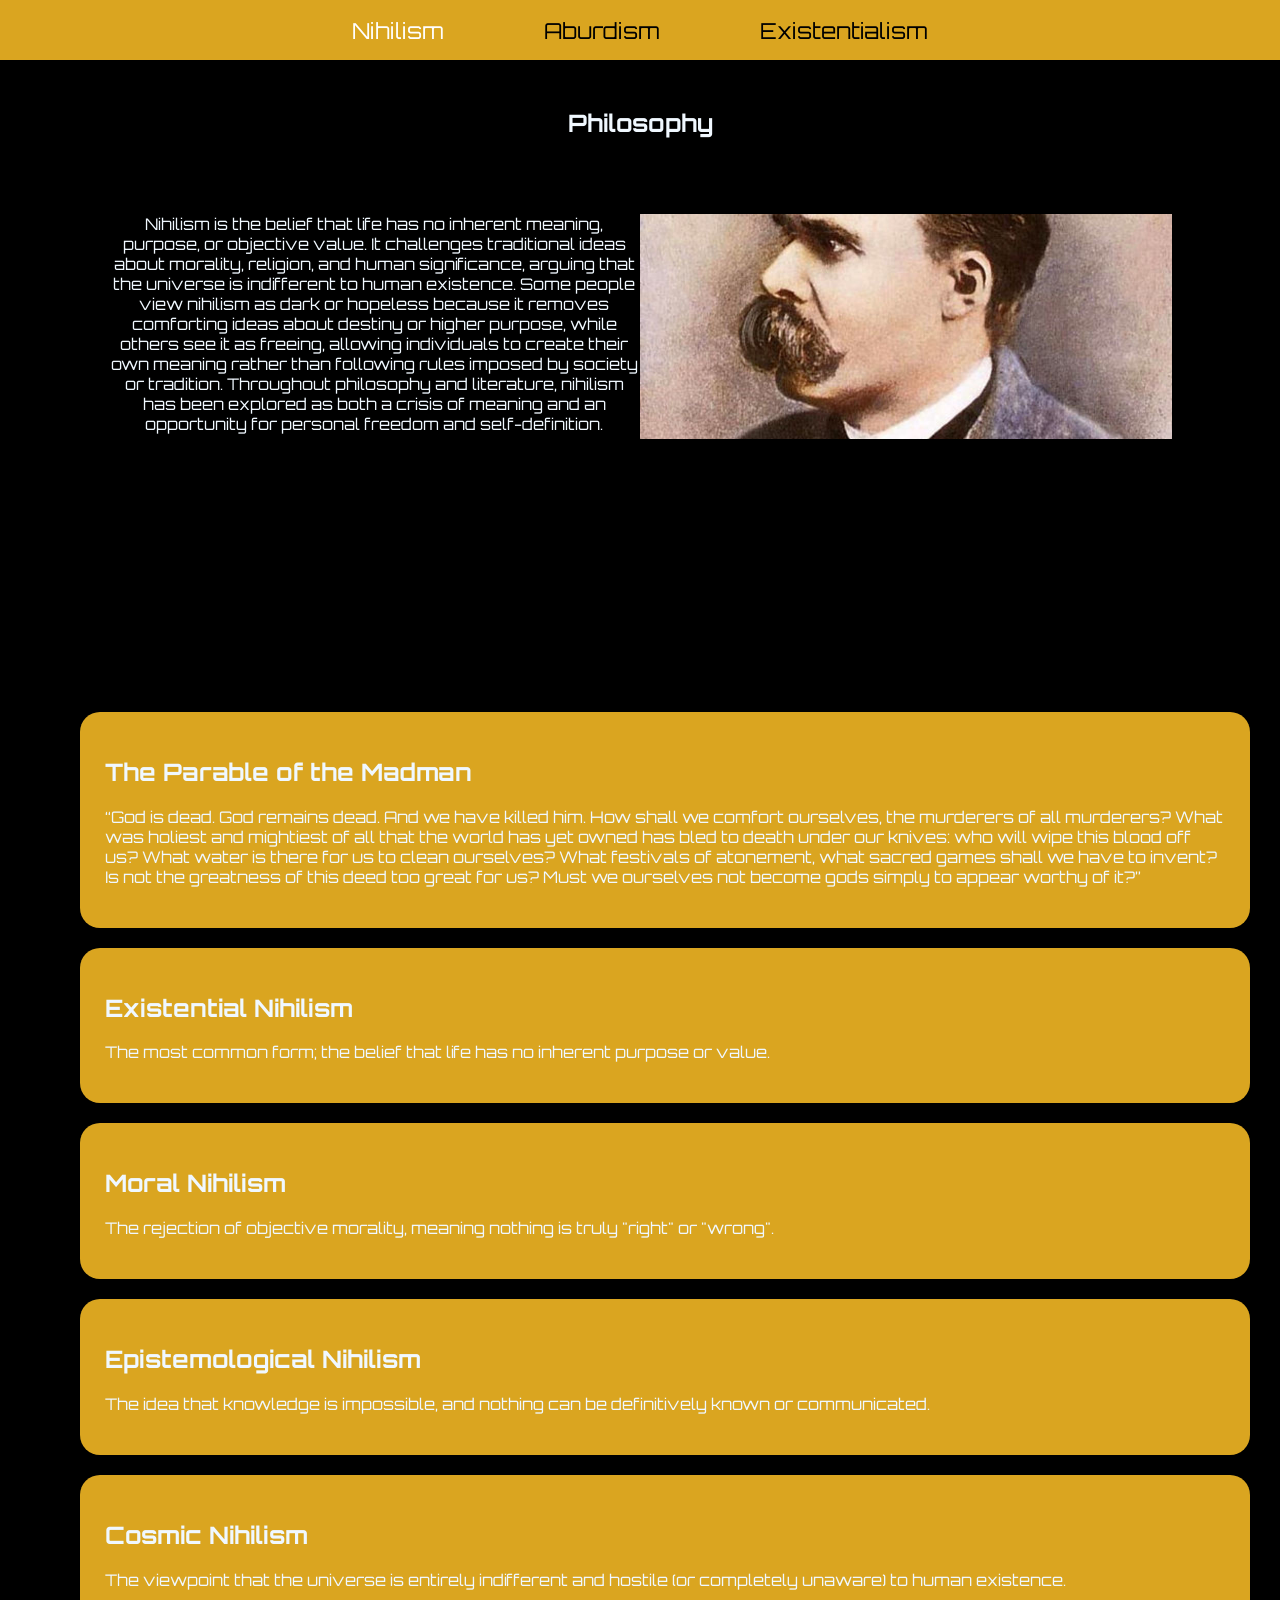
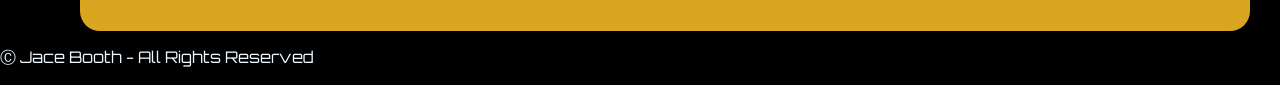
==== index.html @ 860e71b4 "Add files via upload" ====
<!DOCTYPE html>
<html lang="en">
<head>
  <meta charset="UTF-8" />
  <meta name="viewport" content="width=device-width, initial-scale=1.0" />
  <link rel="stylesheet" href="style.css" />
  <link rel="stylesheet" href="defaults.css" />
  <title>Nihilism</title>
  <style>
    body {
      background-color: black;
      color: aliceblue;
    }
  </style>
</head>
<body>
  <header>
    <nav class="navigation-header">
      <div class="nav-items">
        <a href="index.html" class="active">Nihilism</a>
        <a href="aburdism.html">Aburdism</a>
        <a href="Existentialism.html">Existentialism</a>
      </div>
    </nav>
  </header>

  <main>
    <section>
      <h1>Philosophy</h1>
    </section>
    <section>
      <div class="fact-holder">
        Nihilism is the belief that life has no inherent meaning, purpose, or objective value. It challenges traditional ideas about morality, religion, and human significance, arguing that the universe is indifferent to human existence. Some people view nihilism as dark or hopeless because it removes comforting ideas about destiny or higher purpose, while others see it as freeing, allowing individuals to create their own meaning rather than following rules imposed by society or tradition. Throughout philosophy and literature, nihilism has been explored as both a crisis of meaning and an opportunity for personal freedom and self-definition.
        <br>
        <span class="fact-card ownership">
          <p class="fact">
            Friedrich Nietzsche (1844–1900): The philosopher most widely associated with nihilism. He did not advocate for nihilism, but rather diagnosed it as a cultural crisis. He argued that the loss of belief in God and religious morality—famously summarized as "God is dead"—would leave humanity in a spiritual void. Nietzsche viewed nihilism as a destructive phase but believed humanity could overcome it by creating its own values and meaning.
          </p>
        </span>
        <br><br>
        <p></p>
      </div>
    </section>

    <br>

    <div class="hover-box">
      <h2>The Parable of the Madman</h2>
      <p>
        “God is dead. God remains dead. And we have killed him. How shall we comfort ourselves, the murderers of all murderers? What was holiest and mightiest of all that the world has yet owned has bled to death under our knives: who will wipe this blood off us? What water is there for us to clean ourselves? What festivals of atonement, what sacred games shall we have to invent? Is not the greatness of this deed too great for us? Must we ourselves not become gods simply to appear worthy of it?”
      </p>
    </div>

    <br>

    <div class="hover-box">
      <h2>Existential Nihilism</h2>
      <p>The most common form; the belief that life has no inherent purpose or value.</p>
    </div>

    <br>

    <div class="hover-box">
      <h2>Moral Nihilism</h2>
      <p>The rejection of objective morality, meaning nothing is truly "right" or "wrong".</p>
    </div>

    <br>

    <div class="hover-box">
      <h2>Epistemological Nihilism</h2>
      <p>The idea that knowledge is impossible, and nothing can be definitively known or communicated.</p>
    </div>

    <br>

    <div class="hover-box">
      <h2>Cosmic Nihilism</h2>
      <p>The viewpoint that the universe is entirely indifferent and hostile (or completely unaware) to human existence.</p>
    </div>
  </main>

  <script type="text/javascript" src="responsive-navbar.js"></script>
  <script type="text/javascript" src="responsive-navbar.js"></script>
</body>
<footer>
  <p>Ⓒ <span id="copyrightYear"></span> Jace Booth - All Rights Reserved</p>
</footer>
</html>
---- style.css ----
body {
    background-color: var(--body-background);
    color: var(--body-text-colour);
    padding: 0;
    margin: 0;
    box-sizing: border-box;
    width: 100%;
    min-height: 100vh; /* Make the content fill the page so the footer is at the bottom */
    display: flex;
    flex-direction: column;
      font-family: var(--body-font);
}

main {
    height: 100%;
    justify-content: center;
    margin: 0 auto; /* Center if the browser is really wide */
    min-width: 25rem; /* Don't let the content get too narrow */
    max-width: 70rem; /*  Don't let the content get too wide */
    padding: 0;
}

section {
    width: 95%;
    text-align: center;
    padding: 2.5% 2.5%;
    display: flex;
    flex-wrap: wrap;
    align-content: center;
}

h1 {
    width: 100%;
}

/* Nav bar */
nav {
    padding: 0 15px;
    height: 60px;
    font-size: 22px;
    display: flex;
    justify-content: center;
    align-items: center;
      background-color: var(--nav-colour);
}

/* Nav items */
.nav-items {
  display: flex;
  gap: 100px;
}

/* Nav bar links */
.nav-items > a {
  color: var(--nav-items-colour);
  text-decoration: none;
  transition: .4s ease-in-out;
}


/* Nav links hover */
.nav-items > a:hover {
  color: var(--nav-items-active);
}


/* Nav links active */

.nav-items .active {
  color: var(--nav-items-active);
  pointer-events: none;
}


/* Burger menu */
.burger {
  display: none;
  font-size: 20px;
  font-weight: 800;
  color: var(--burger-colour);
  margin-left: auto;
}


/* Hero image - homepage */
.hero-image {
  min-height: 50vh; /* 50% of the visible area of the page */
  background-image: url('images/antarctic-lights.jpg');
  background-size: cover;
  background-position: center;
}


/* Hero image - wildlife */
.wildlife {
  background-image: url('images/antarctic-penguins.jpg');
}


/* Hero image - climate */
.climate {
  background-image: url('images/antarctic-daytime.jpg');
}


/* Fact holder - homepage */
.fact-holder {
  display: grid;
  height: 50vh;
 grid-template-rows: 50% 50%;
  grid-template-columns: 50% 50%;
}

/* Fact holder - wildlife */
.fact-holder-wildlife {
  display: grid;
  height: 70vh;
  grid-template-rows: 1fr 1fr 1fr;
  grid-template-columns: 2fr 3fr;
}



/* Fact card */
.fact-card {
  width: 100%;
  display: flex;
  background-size: cover;
  background-position: center;
}


.fact {
  font-size: 100%;
  color: var(--fact-text-colour);
  background-color: var(--fact-background);
  height: 100%;
  margin: 0;
  display: flex;
  flex-wrap: wrap;
  align-content: center;
  padding: 0 5px 0 5px;
    opacity: 0;
    transition: .4s ease-in-out;
}

/* Fact hover */
.fact:hover {
  opacity: 2
  ;
}


/* Fact images */

.sun {
  background-image: url("images/antarctic-sun.jpg");
}

.discovery {
  background-image: url("images/aerial-antarctica.jpeg");
}

.kierkegaard {
  background-image: url("images/Søren\ Kierkegaard.webp");
}

.ownership {
  background-image: url("images/fried\ nietzsche.jpg");
}

.camus {
  background-image: url("images/albert\ camus.jpg");
}

.penguins {
  background-image: url("images/wildlife-emperor-penguin.jpg");
  grid-row-start: 1;
  grid-row-end: 3;
}

.krill {
  background-image: url("images/wildlife-krill.jpg");
}

.seals {
  background-image: url("images/wildlife-seal.jpg");
}

.orcas {
  background-image: url("images/wildlife-orca.jpg");
    grid-column-start: 1;
  grid-column-end: 3;
}

.minke-whale {
  background-image: url("images/wildlife-minke-whale.jpg");
}

.albatross {
  background-image: url("images/wildlife-albatross.jpg");
}

.gentoo-penguin {
  background-image: url("images/wildlife-gentoo-penguin.jpg");
}

.temperature {
  background-image: url("images/climate-snow.jpg");
}

.sunburn {
  background-image: url("images/climate-sun.jpg");
}

.ice {
  background-image: url("images/climate-ice.jpg");
}

.rainfall {
  background-image: url("images/climate-rain.jpg");
}

/* Media query */
@media screen and (max-width:768px) {
    .burger {
    display: flex;
    cursor: pointer;
  }

  .burger #closeHam {
    display: none;
  }
    .nav-items {
    display: none;
    flex-direction: column;
    align-items: center;
    position: absolute;
    right: 0;
    top: 58px;
    background-color: var(--nav-colour);
    width: 100%;
    height: calc(100vh - 58px);
    padding-top: 60px;
    gap: 10vh;
  }
    .fact-holder {
    height: 100vh;
    grid-template-rows: 25% 25% 25% 25%;
    grid-template-columns: 100%;
  }
    .fact-holder-wildlife {
    grid-template-rows: 1fr 1fr 1fr 1fr 1fr;
    grid-template-columns: 1fr;
    height: 140vh;
  }

    .penguins {
    grid-row-start: 1;
    grid-row-end: 3;
  }

  .orcas {
    grid-column-start: 1;
    grid-column-end: 2;
  }


}
/* Floating container */
.hover-box {
  width: 100%;
  padding: 25px;
  background: goldenrod;
  border-radius: 20px;


  box-shadow: 0 10px 25px rgba(0,0,0,0.25);


  transition: all 0.3s ease;
}

/* Hover effect */
.hover-box:hover {
  transform: translateY(-10px);
  box-shadow: 0 18px 35px rgba(0,0,0,0.35);
}

footer{background-color: black;}
#background {
  width: 70%;
  background-color: var(--background-colour);
  border: none;
  color: var(--text-colour);
}

#background-display {
  display: none;
  justify-content: space-between;
  margin: 20px;
}


/* Light Mode Styles */

body.light-mode {
  background: var(--background-colour-light-mode);
  color: var(--text-colour-light-mode);
}

.light-mode .navigation {
  background-color: var(--background-colour-light-mode-navigation);
}

.light-mode .year {
  color: var(--text-colour-light-mode-year);
}

.light-mode .logo {
  color: var(--text-colour-light-mode-logo);
}

.light-mode nav a {
  color: var(--text-colour-light-mode-nav);
}

.light-mode nav a:hover {
  color: var(--text-colour-light-mode-nav-hover);
}

.light-mode .header {
  background: var(--background-colour-light-mode-header);
}

.light-mode footer {
  background: var(--background-colour-light-mode-footer);
  color: var(--text-colour-light-mode-footer);
}
a:link {
  color: rgb(0, 0, 0);
  background-color: transparent;
  text-decoration: none;
}

a:visited {
  color: rgb(255, 255, 255);
  background-color: transparent;
  text-decoration: none;
}

a:hover {
  color: rgb(255, 255, 255);
  background-color: transparent;
  text-decoration: underline;
}

a:active {
  color: rgb(255, 255, 255);
  background-color: transparent;
  text-decoration: underline;
}
---- defaults.css ----
/* Import a font */
@import url('https://fonts.googleapis.com/css2?family=Orbitron&display=swap');


:root {
  --body-background: #ece8ef;
  --body-text-colour: #000500;

  --nav-colour: goldenrod;
  --nav-items-colour: black
  ;
  --nav-items-active: white;

  --burger-colour: white;

  --fact-text-colour: #ece8ef;
  --fact-background: #000500a5;
  --body-font: "Orbitron", sans-serif;
  --text-colour-light-mode-year: #000000;
  --text-colour-light-mode-logo: #000000;
  --text-colour-light-mode-nav: #000000;
  --text-colour-light-mode-nav-hover: #2196f3;
  --background-colour-light-mode-header: #e6b400;
  --background-colour-light-mode-footer: #e6b400;
  --text-colour-light-mode-footer: #000000;
}
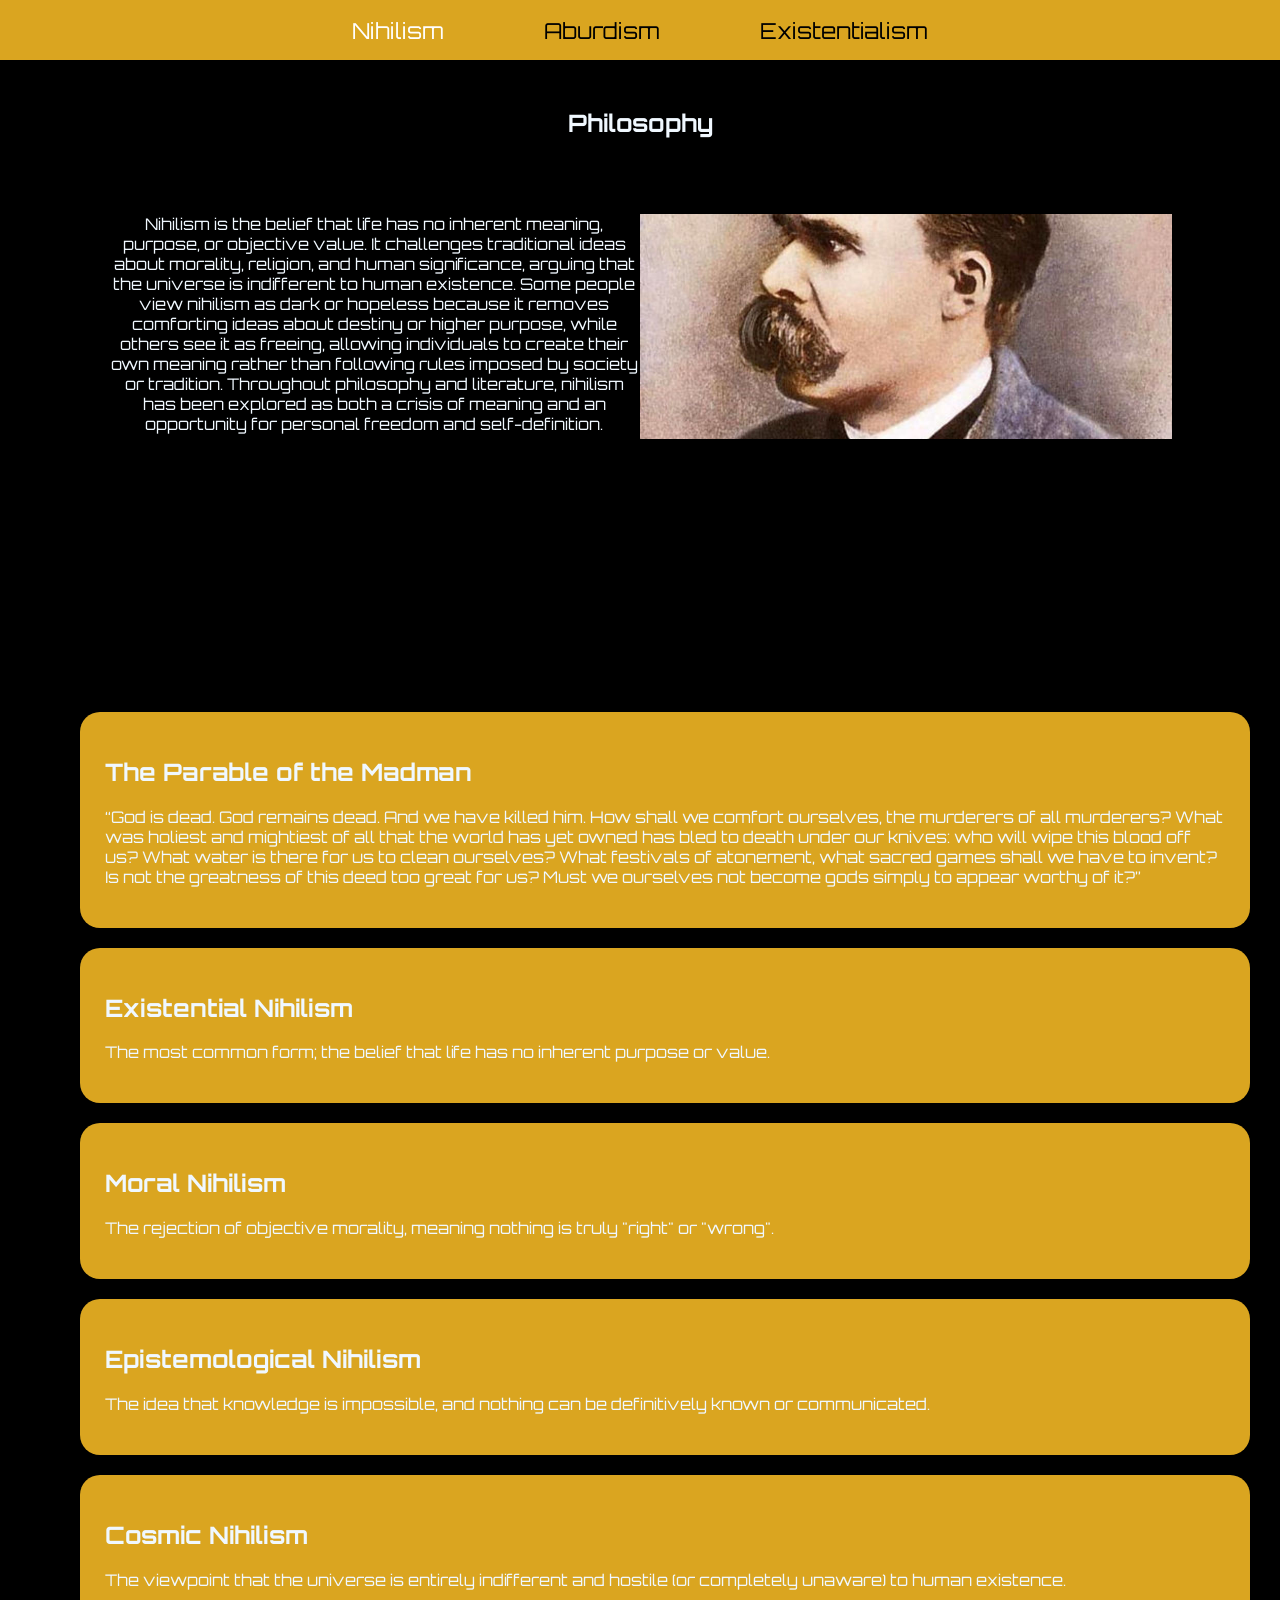
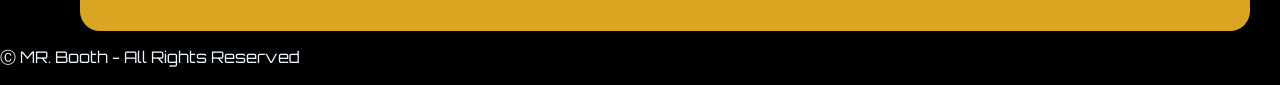
==== commit 6edf0274: "Add files via upload" ====
--- a/index.html
+++ b/index.html
@@ -6,6 +6,7 @@
   <link rel="stylesheet" href="style.css" />
   <link rel="stylesheet" href="defaults.css" />
   <title>Nihilism</title>
+   <link rel="icon" type="image/x-icon" href="/images/philosophy_favicon.ico">
   <style>
     body {
       background-color: black;
@@ -84,6 +85,6 @@
   <script type="text/javascript" src="responsive-navbar.js"></script>
 </body>
 <footer>
-  <p>Ⓒ <span id="copyrightYear"></span> Jace Booth - All Rights Reserved</p>
+  <p>Ⓒ <span id="copyrightYear"></span>MR. Booth - All Rights Reserved</p>
 </footer>
 </html>
